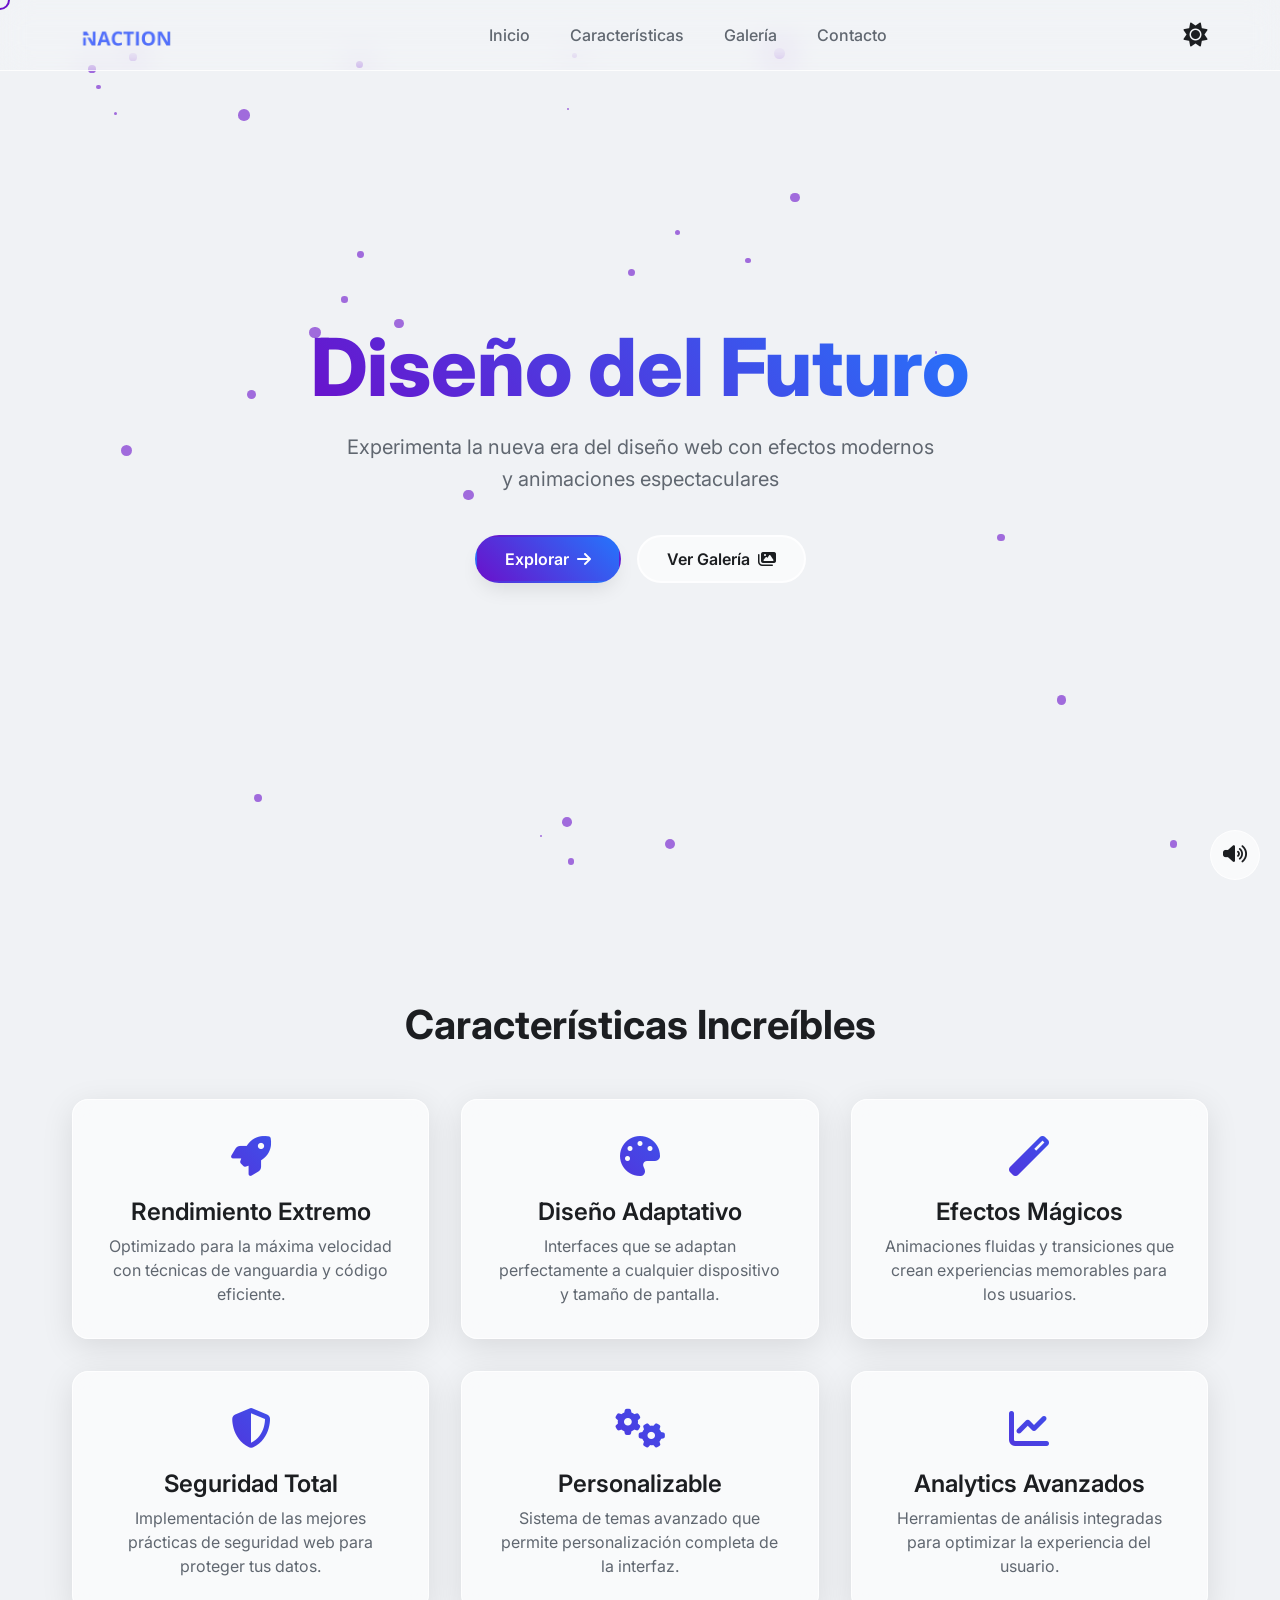
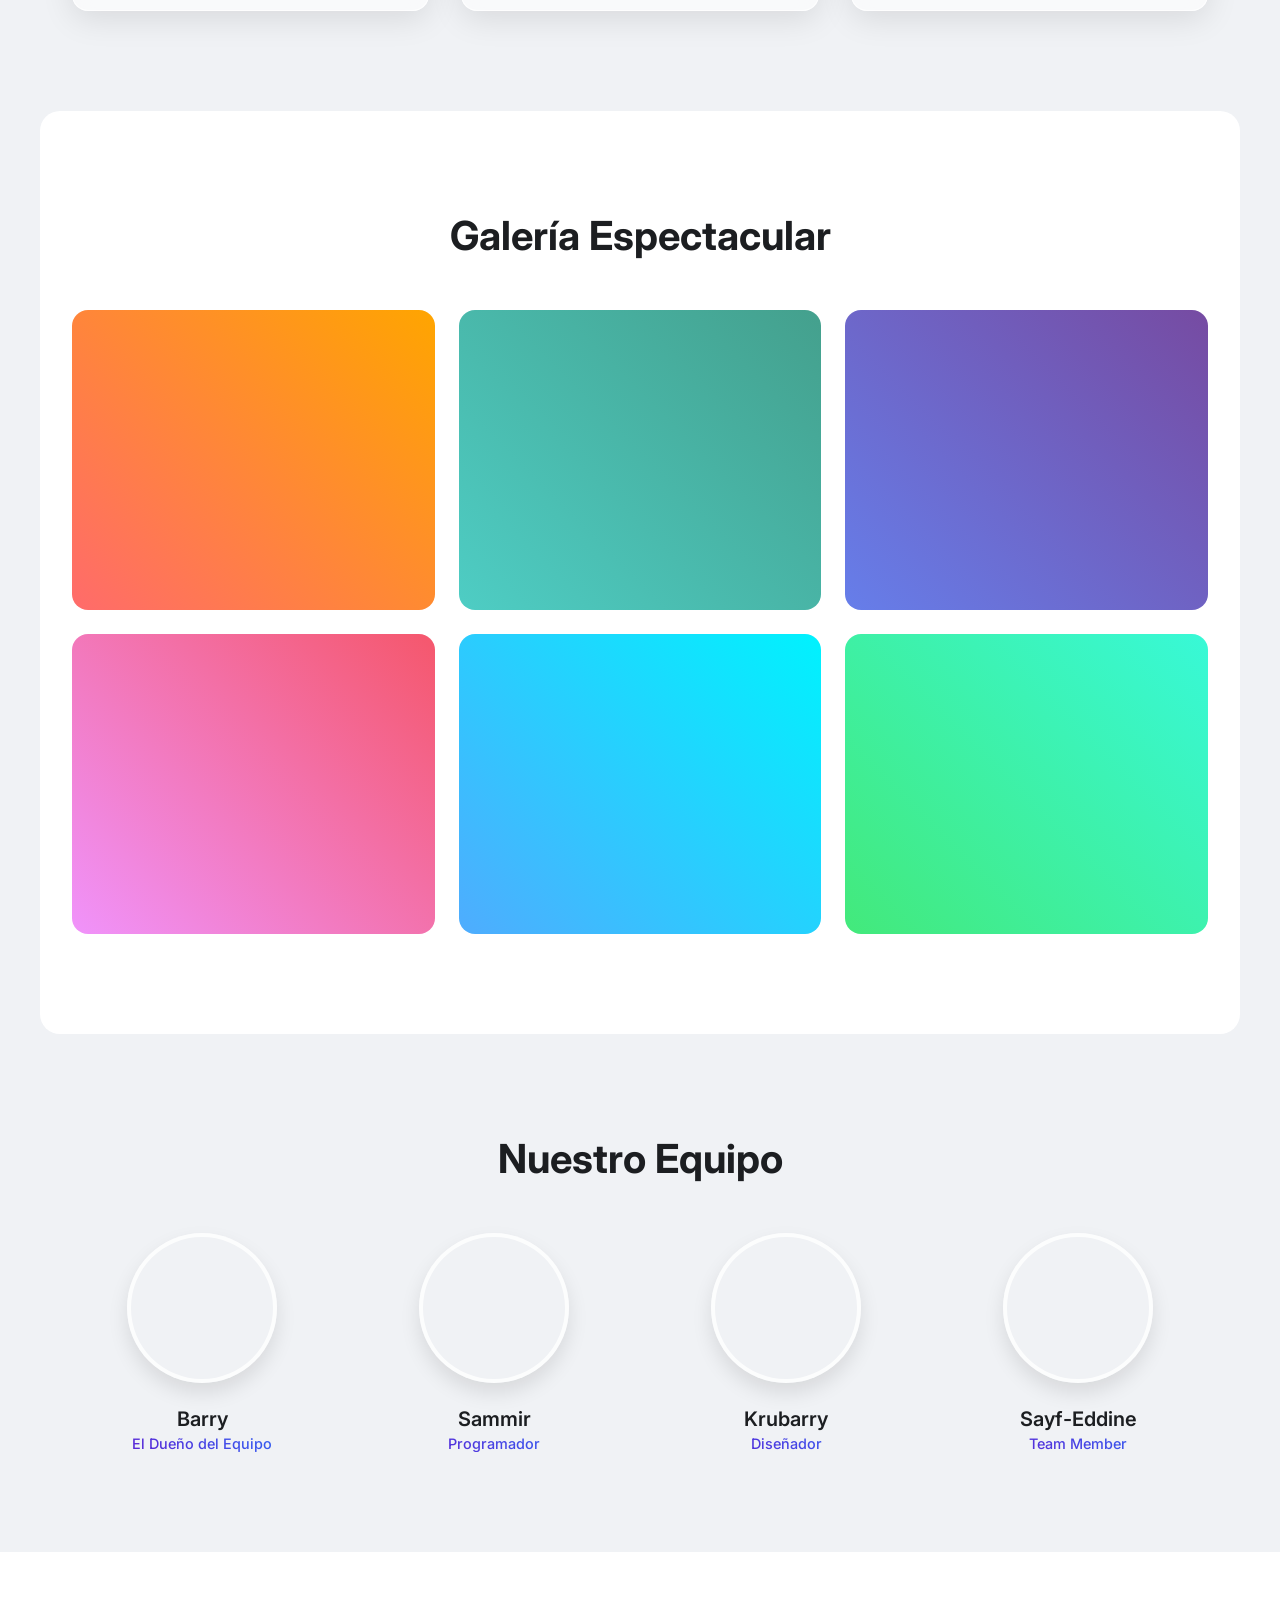
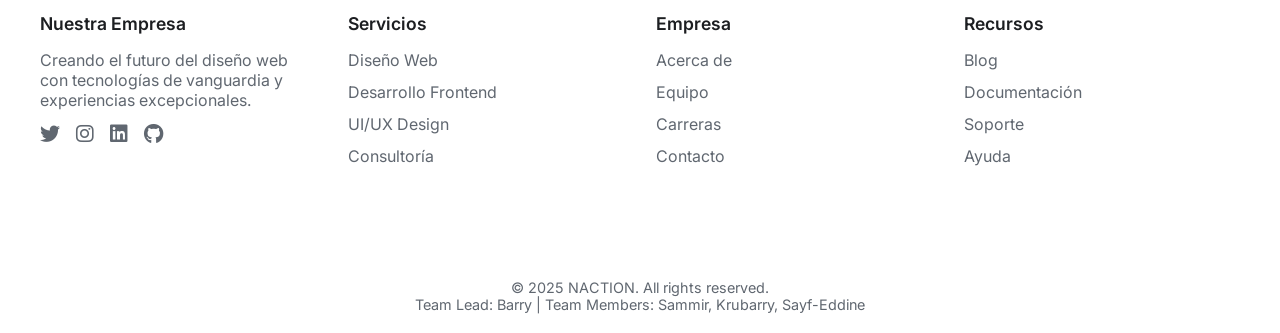
==== index.html @ 3e37ac63 "naction" ====
<!DOCTYPE html>
<html lang="es">
<head>
    <meta charset="UTF-8">
    <meta name="viewport" content="width=device-width, initial-scale=1.0">
    <title>NACTION</title>
    <link href="https://fonts.googleapis.com/css2?family=Inter:wght@300;400;500;600;700;800;900&display=swap" rel="stylesheet">
    <link rel="stylesheet" href="https://cdnjs.cloudflare.com/ajax/libs/font-awesome/6.4.0/css/all.min.css">
    <link rel="stylesheet" href="css/style.css">
</head>
<body>
    <!-- Cursor personalizado -->
    <div class="cursor" id="cursor"></div>

    <!-- Partículas de fondo -->
    <div class="particles" id="particles"></div>

    <!-- Header -->
    <header class="header" id="header">
        <nav class="nav">
            <div class="logo">
                <img src="img/logo.png" alt="Logo" class="logo-img">
            </div>
            <ul class="nav-links">
                <li><a href="#home" class="nav-link">Inicio</a></li>
                <li><a href="#features" class="nav-link">Características</a></li>
                <li><a href="#gallery" class="nav-link">Galería</a></li>
                <li><a href="#contact" class="nav-link">Contacto</a></li>
            </ul>
            <button class="theme-toggle" id="themeToggle">
                <i class="fas fa-sun"></i>
            </button>
        </nav>
    </header>

    <!-- Hero Section -->
    <section class="hero" id="home">
        <div class="hero-content">
            <h1 class="hero-title">Diseño del Futuro</h1>
            <p class="hero-subtitle">Experimenta la nueva era del diseño web con efectos modernos y animaciones espectaculares</p>
            <div class="cta-group">
                <a href="#features" class="btn btn-primary">
                    Explorar <i class="fas fa-arrow-right"></i>
                </a>
                <a href="#gallery" class="btn btn-secondary">
                    Ver Galería <i class="fas fa-images"></i>
                </a>
            </div>
        </div>
    </section>

    <!-- Features Section -->
    <section class="features scroll-reveal" id="features">
        <h2 class="section-title">Características Increíbles</h2>
        <div class="features-grid">
            <div class="feature-card scroll-reveal">
                <div class="feature-icon">
                    <i class="fas fa-rocket"></i>
                </div>
                <h3 class="feature-title">Rendimiento Extremo</h3>
                <p class="feature-description">Optimizado para la máxima velocidad con técnicas de vanguardia y código eficiente.</p>
            </div>
            <div class="feature-card scroll-reveal">
                <div class="feature-icon">
                    <i class="fas fa-palette"></i>
                </div>
                <h3 class="feature-title">Diseño Adaptativo</h3>
                <p class="feature-description">Interfaces que se adaptan perfectamente a cualquier dispositivo y tamaño de pantalla.</p>
            </div>
            <div class="feature-card scroll-reveal">
                <div class="feature-icon">
                    <i class="fas fa-magic"></i>
                </div>
                <h3 class="feature-title">Efectos Mágicos</h3>
                <p class="feature-description">Animaciones fluidas y transiciones que crean experiencias memorables para los usuarios.</p>
            </div>
            <div class="feature-card scroll-reveal">
                <div class="feature-icon">
                    <i class="fas fa-shield-alt"></i>
                </div>
                <h3 class="feature-title">Seguridad Total</h3>
                <p class="feature-description">Implementación de las mejores prácticas de seguridad web para proteger tus datos.</p>
            </div>
            <div class="feature-card scroll-reveal">
                <div class="feature-icon">
                    <i class="fas fa-cogs"></i>
                </div>
                <h3 class="feature-title">Personalizable</h3>
                <p class="feature-description">Sistema de temas avanzado que permite personalización completa de la interfaz.</p>
            </div>
            <div class="feature-card scroll-reveal">
                <div class="feature-icon">
                    <i class="fas fa-chart-line"></i>
                </div>
                <h3 class="feature-title">Analytics Avanzados</h3>
                <p class="feature-description">Herramientas de análisis integradas para optimizar la experiencia del usuario.</p>
            </div>
        </div>
    </section>

    <!-- Gallery Section -->
    <section class="gallery scroll-reveal" id="gallery">
        <div class="container">
            <h2 class="section-title">Galería Espectacular</h2>
            <div class="gallery-grid">
                <div class="gallery-item scroll-reveal">
                    <div class="gallery-image" style="background: linear-gradient(45deg, #ff6b6b, #ffa500);"></div>
                    <div class="gallery-overlay">
                        <div class="gallery-text">Proyecto Alpha</div>
                    </div>
                </div>
                <div class="gallery-item scroll-reveal">
                    <div class="gallery-image" style="background: linear-gradient(45deg, #4ecdc4, #44a08d);"></div>
                    <div class="gallery-overlay">
                        <div class="gallery-text">Diseño Beta</div>
                    </div>
                </div>
                <div class="gallery-item scroll-reveal">
                    <div class="gallery-image" style="background: linear-gradient(45deg, #667eea, #764ba2);"></div>
                    <div class="gallery-overlay">
                        <div class="gallery-text">Interface Gamma</div>
                    </div>
                </div>
                <div class="gallery-item scroll-reveal">
                    <div class="gallery-image" style="background: linear-gradient(45deg, #f093fb, #f5576c);"></div>
                    <div class="gallery-overlay">
                        <div class="gallery-text">App Delta</div>
                    </div>
                </div>
                <div class="gallery-item scroll-reveal">
                    <div class="gallery-image" style="background: linear-gradient(45deg, #4facfe, #00f2fe);"></div>
                    <div class="gallery-overlay">
                        <div class="gallery-text">Web Epsilon</div>
                    </div>
                </div>
                <div class="gallery-item scroll-reveal">
                    <div class="gallery-image" style="background: linear-gradient(45deg, #43e97b, #38f9d7);"></div>
                    <div class="gallery-overlay">
                        <div class="gallery-text">Platform Zeta</div>
                    </div>
                </div>
            </div>
        </div>
    </section>

    <!-- Team Section -->
    <section class="team scroll-reveal" id="team">
        <h2 class="section-title">Nuestro Equipo</h2>
        <div class="team-grid">
            <div class="team-member scroll-reveal">
                <div class="team-member-photo" style="background-image: url('https://avatar.iran.liara.run/public/boy?username=alex');"></div>
                <h3 class="team-member-name">Barry</h3>
                <p class="team-member-role">El Dueño del Equipo</p>
            </div>
            <div class="team-member scroll-reveal">
                <div class="team-member-photo" style="background-image: url('https://avatar.iran.liara.run/public/boy?username=sammir');"></div>
                <h3 class="team-member-name">Sammir</h3>
                <p class="team-member-role">Programador</p>
            </div>
            <div class="team-member scroll-reveal">
                <div class="team-member-photo" style="background-image: url('https://avatar.iran.liara.run/public/boy?username=chris');"></div>
                <h3 class="team-member-name">Krubarry</h3>
                <p class="team-member-role">Diseñador</p>
            </div>
            <div class="team-member scroll-reveal">
                <div class="team-member-photo" style="background-image: url('https://avatar.iran.liara.run/public/boy?username=eddie');"></div>
                <h3 class="team-member-name">Sayf-Eddine</h3>
                <p class="team-member-role">Team Member</p>
            </div>
        </div>
    </section>

    <!-- Footer -->
    <footer class="footer">
        <div class="footer-content">
            <div class="footer-section">
                <h3>Nuestra Empresa</h3>
                <p style="color: var(--text-secondary);">Creando el futuro del diseño web con tecnologías de vanguardia y experiencias excepcionales.</p>
                <div class="social-icons">
                    <a href="#" class="social-icon"><i class="fab fa-twitter"></i></a>
                    <a href="#" class="social-icon"><i class="fab fa-instagram"></i></a>
                    <a href="#" class="social-icon"><i class="fab fa-linkedin"></i></a>
                    <a href="#" class="social-icon"><i class="fab fa-github"></i></a>
                </div>
            </div>
            <div class="footer-section">
                <h3>Servicios</h3>
                <ul class="footer-links">
                    <li><a href="#">Diseño Web</a></li>
                    <li><a href="#">Desarrollo Frontend</a></li>
                    <li><a href="#">UI/UX Design</a></li>
                    <li><a href="#">Consultoría</a></li>
                </ul>
            </div>
            <div class="footer-section">
                <h3>Empresa</h3>
                <ul class="footer-links">
                    <li><a href="#features">Acerca de</a></li>
                    <li><a href="#team">Equipo</a></li>
                    <li><a href="#">Carreras</a></li>
                    <li><a href="#">Contacto</a></li>
                </ul>
            </div>
            <div class="footer-section">
                <h3>Recursos</h3>
                <ul class="footer-links">
                    <li><a href="#">Blog</a></li>
                    <li><a href="#">Documentación</a></li>
                    <li><a href="#">Soporte</a></li>
                    <li><a href="#">Ayuda</a></li>
                </ul>
            </div>
        </div>
        <div class="footer-bottom">
            <p>&copy; 2025 NACTION. All rights reserved.</p>
            <p>Team Lead: Barry | Team Members: Sammir, Krubarry, Sayf-Eddine</p>
        </div>
    </footer>

    <!-- Controles de Música -->
    <audio id="background-music" loop autoplay>
        <source src="https://api.websim.com/blobs/0199669f-6403-7221-be0e-a20209417bd2.mp3" type="audio/mpeg">
    </audio>
    <button class="music-toggle" id="musicToggle">
        <i class="fas fa-volume-up"></i>
    </button>

    <script src="js/script.js"></script>
</body>
</html>
---- css/style.css ----
:root{
    /* Light Theme */
    --bg-color: #f0f2f5;
    --bg-secondary-color: #ffffff;
    --text-primary: #1c1e21;
    --text-secondary: #606770;
    --card-bg: rgba(255, 255, 255, 0.6);
    --card-border: rgba(255, 255, 255, 0.8);
    --shadow-color: rgba(0, 0, 0, 0.1);
    --primary-color: #6a11cb;
    --secondary-color: #2575fc;
    --gradient: linear-gradient(45deg, var(--primary-color), var(--secondary-color));
    --header-height: 70px;
}

[data-theme="dark"] {
    /* Dark Theme */
    --bg-color: #121212;
    --bg-secondary-color: #1e1e1e;
    --text-primary: #e4e6eb;
    --text-secondary: #b0b3b8;
    --card-bg: rgba(30, 30, 30, 0.6);
    --card-border: rgba(255, 255, 255, 0.1);
    --shadow-color: rgba(0, 0, 0, 0.3);
    --primary-color: #8a3ffc;
    --secondary-color: #3391ff;
}

* {
    box-sizing: border-box;
    margin: 0;
    padding: 0;
}

html {
    scroll-behavior: smooth;
}

body {
    font-family: 'Inter', sans-serif;
    background-color: var(--bg-color);
    color: var(--text-primary);
    transition: background-color 0.4s ease, color 0.4s ease;
    overflow-x: hidden;
    cursor: none;
}

a, button {
    cursor: none;
}

/* --- Custom Cursor --- */
.cursor {
    width: 20px;
    height: 20px;
    border: 2px solid var(--primary-color);
    border-radius: 50%;
    position: fixed;
    pointer-events: none;
    transform: translate(-50%, -50%);
    z-index: 9999;
    transition: width 0.2s, height 0.2s, background-color 0.2s;
}

/* --- Particles Background --- */
.particles {
    position: fixed;
    top: 0;
    left: 0;
    width: 100%;
    height: 100%;
    z-index: -1;
    overflow: hidden;
}

.particle {
    position: absolute;
    background: var(--primary-color);
    border-radius: 50%;
    opacity: 0.6;
    animation: float 25s infinite ease-in-out;
}

@keyframes float {
    0%, 100% { transform: translateY(0) translateX(0); }
    50% { transform: translateY(-100vh) translateX(50vw); }
}

/* --- Header --- */
.header {
    position: fixed;
    width: 100%;
    top: 0;
    z-index: 100;
    background: rgba(255, 255, 255, 0.1);
    backdrop-filter: blur(15px);
    -webkit-backdrop-filter: blur(15px);
    border-bottom: 1px solid var(--card-border);
    transition: background-color 0.4s ease, border-color 0.4s ease;
}

.nav {
    height: var(--header-height);
    max-width: 1200px;
    margin: 0 auto;
    padding: 0 2rem;
    display: flex;
    align-items: center;
    justify-content: space-between;
}

.logo-img {
    width: 120px;
    height: auto;
    transition: transform 0.3s ease;
}

.logo-img:hover {
    transform: scale(1.05);
}

.nav-links {
    display: flex;
    list-style: none;
    gap: 2.5rem;
}

.nav-link {
    text-decoration: none;
    color: var(--text-secondary);
    font-weight: 500;
    font-size: 1rem;
    position: relative;
    transition: color 0.3s ease;
}

.nav-link::after {
    content: '';
    position: absolute;
    width: 0;
    height: 2px;
    bottom: -5px;
    left: 50%;
    transform: translateX(-50%);
    background: var(--gradient);
    transition: width 0.3s ease;
}

.nav-link:hover {
    color: var(--text-primary);
}

.nav-link:hover::after {
    width: 100%;
}

.theme-toggle {
    background: none;
    border: none;
    color: var(--text-primary);
    font-size: 1.5rem;
    transition: transform 0.3s ease, color 0.4s ease;
}

.theme-toggle:hover {
    transform: scale(1.2) rotate(15deg);
    color: var(--primary-color);
}

/* --- Hero Section --- */
.hero {
    min-height: 100vh;
    display: flex;
    align-items: center;
    justify-content: center;
    text-align: center;
    padding: 0 2rem;
    position: relative;
    overflow: hidden;
}

.hero-content {
    max-width: 800px;
    position: relative;
    z-index: 1;
}

.hero-title {
    font-size: clamp(2.5rem, 8vw, 5rem);
    font-weight: 800;
    background: var(--gradient);
    -webkit-background-clip: text;
    -webkit-text-fill-color: transparent;
    margin-bottom: 1rem;
    animation: slide-in-top 1s cubic-bezier(0.25, 0.46, 0.45, 0.94) both;
}

.hero-subtitle {
    font-size: clamp(1rem, 3vw, 1.25rem);
    color: var(--text-secondary);
    max-width: 600px;
    margin: 0 auto 2.5rem;
    line-height: 1.6;
    animation: slide-in-top 1.2s cubic-bezier(0.25, 0.46, 0.45, 0.94) both;
}

.cta-group {
    display: flex;
    justify-content: center;
    gap: 1rem;
    animation: slide-in-top 1.4s cubic-bezier(0.25, 0.46, 0.45, 0.94) both;
}

.btn {
    padding: 12px 28px;
    border-radius: 50px;
    text-decoration: none;
    font-weight: 600;
    font-size: 1rem;
    transition: all 0.3s ease;
    display: inline-flex;
    align-items: center;
    gap: 8px;
    border: 2px solid transparent;
}

.btn-primary {
    background: var(--gradient);
    color: white;
    box-shadow: 0 10px 20px -5px var(--shadow-color);
}

.btn-primary:hover {
    transform: translateY(-3px);
    box-shadow: 0 15px 25px -8px var(--shadow-color);
}

.btn-secondary {
    background: var(--card-bg);
    color: var(--text-primary);
    border: 2px solid var(--card-border);
}

.btn-secondary:hover {
    background: var(--bg-secondary-color);
    border-color: var(--primary-color);
    color: var(--primary-color);
}

/* --- General Section Styling --- */
section {
    padding: 100px 2rem;
    max-width: 1200px;
    margin: 0 auto;
}

.section-title {
    text-align: center;
    font-size: 2.5rem;
    font-weight: 700;
    margin-bottom: 50px;
    color: var(--text-primary);
}

/* --- Features Section --- */
.features-grid {
    display: grid;
    grid-template-columns: repeat(auto-fit, minmax(300px, 1fr));
    gap: 2rem;
}

.feature-card {
    background: var(--card-bg);
    border: 1px solid var(--card-border);
    border-radius: 16px;
    padding: 2rem;
    text-align: center;
    box-shadow: 0 8px 32px 0 var(--shadow-color);
    backdrop-filter: blur(10px);
    -webkit-backdrop-filter: blur(10px);
    transition: transform 0.3s ease, box-shadow 0.3s ease;
}

.feature-card:hover {
    transform: translateY(-10px);
    box-shadow: 0 16px 40px 0 var(--shadow-color);
}

.feature-icon {
    font-size: 2.5rem;
    margin-bottom: 1rem;
    background: var(--gradient);
    -webkit-background-clip: text;
    -webkit-text-fill-color: transparent;
}

.feature-title {
    font-size: 1.5rem;
    font-weight: 600;
    margin-bottom: 0.5rem;
    color: var(--text-primary);
}

.feature-description {
    font-size: 1rem;
    color: var(--text-secondary);
    line-height: 1.5;
}

/* --- Gallery Section --- */
.gallery {
    background-color: var(--bg-secondary-color);
    border-radius: 20px;
}

.gallery-grid {
    display: grid;
    grid-template-columns: repeat(auto-fit, minmax(300px, 1fr));
    gap: 1.5rem;
}

.gallery-item {
    position: relative;
    overflow: hidden;
    border-radius: 16px;
    height: 300px;
    transition: transform 0.4s ease;
}

.gallery-item:hover {
    transform: scale(1.05);
}

.gallery-image {
    width: 100%;
    height: 100%;
    background-size: cover;
    background-position: center;
}

.gallery-overlay {
    position: absolute;
    top: 0;
    left: 0;
    width: 100%;
    height: 100%;
    background: linear-gradient(to top, rgba(0, 0, 0, 0.8), transparent);
    display: flex;
    align-items: flex-end;
    padding: 1.5rem;
    opacity: 0;
    transition: opacity 0.4s ease;
}

.gallery-item:hover .gallery-overlay {
    opacity: 1;
}

.gallery-text {
    color: white;
    font-size: 1.25rem;
    font-weight: 600;
    transform: translateY(20px);
    transition: transform 0.4s ease;
}

.gallery-item:hover .gallery-text {
    transform: translateY(0);
}

/* --- Team Section --- */
.team-grid {
    display: grid;
    grid-template-columns: repeat(auto-fit, minmax(250px, 1fr));
    gap: 2rem;
}

.team-member {
    text-align: center;
    transition: transform 0.3s ease;
}

.team-member:hover {
    transform: translateY(-10px);
}

.team-member-photo {
    width: 150px;
    height: 150px;
    border-radius: 50%;
    background-size: cover;
    background-position: center;
    margin: 0 auto 1.5rem;
    border: 4px solid var(--card-border);
    box-shadow: 0 10px 20px var(--shadow-color);
    transition: border-color 0.3s ease;
}

.team-member:hover .team-member-photo {
    border-color: var(--primary-color);
}

.team-member-name {
    font-size: 1.25rem;
    font-weight: 600;
    color: var(--text-primary);
    margin-bottom: 0.25rem;
}

.team-member-role {
    font-size: 0.9rem;
    color: var(--text-secondary);
    background: var(--gradient);
    -webkit-background-clip: text;
    -webkit-text-fill-color: transparent;
    font-weight: 500;
}


/* --- Footer --- */
.footer {
    background-color: var(--bg-secondary-color);
    padding: 60px 2rem 20px;
    border-top: 1px solid var(--card-border);
}

.footer-content {
    max-width: 1200px;
    margin: 0 auto;
    display: grid;
    grid-template-columns: repeat(auto-fit, minmax(220px, 1fr));
    gap: 2rem;
    padding-bottom: 40px;
}

.footer-section h3 {
    font-size: 1.1rem;
    font-weight: 600;
    margin-bottom: 1rem;
    color: var(--text-primary);
}

.footer-section p, .footer-links li {
    margin-bottom: 0.75rem;
}

.footer-links {
    list-style: none;
}

.footer-links a {
    text-decoration: none;
    color: var(--text-secondary);
    transition: color 0.3s ease;
}

.footer-links a:hover {
    color: var(--primary-color);
}

.social-icons {
    display: flex;
    gap: 1rem;
}

.social-icon {
    font-size: 1.25rem;
    color: var(--text-secondary);
    transition: color 0.3s ease, transform 0.3s ease;
}

.social-icon:hover {
    color: var(--primary-color);
    transform: scale(1.2);
}

.footer-bottom {
    text-align: center;
    padding-top: 20px;
    margin-top: 40px;
    border-top: 1px solid var(--card-border);
    color: var(--text-secondary);
    font-size: 0.9rem;
}
/* --- Scroll Reveal Animation --- */
.scroll-reveal {
    opacity: 0;
    transform: translateY(50px);
    transition: opacity 0.8s cubic-bezier(0.5, 0, 0, 1), transform 0.8s cubic-bezier(0.5, 0, 0, 1);
}

.scroll-reveal.visible {
    opacity: 1;
    transform: translateY(0);
}

/* Staggered animations for cards */
.features-grid .scroll-reveal:nth-child(1) { transition-delay: 0.1s; }
.features-grid .scroll-reveal:nth-child(2) { transition-delay: 0.2s; }
.features-grid .scroll-reveal:nth-child(3) { transition-delay: 0.3s; }
.features-grid .scroll-reveal:nth-child(4) { transition-delay: 0.1s; }
.features-grid .scroll-reveal:nth-child(5) { transition-delay: 0.2s; }
.features-grid .scroll-reveal:nth-child(6) { transition-delay: 0.3s; }

.gallery-grid .scroll-reveal:nth-child(1) { transition-delay: 0.1s; }
.gallery-grid .scroll-reveal:nth-child(2) { transition-delay: 0.2s; }
.gallery-grid .scroll-reveal:nth-child(3) { transition-delay: 0.3s; }
.gallery-grid .scroll-reveal:nth-child(4) { transition-delay: 0.1s; }
.gallery-grid .scroll-reveal:nth-child(5) { transition-delay: 0.2s; }
.gallery-grid .scroll-reveal:nth-child(6) { transition-delay: 0.3s; }

.team-grid .scroll-reveal:nth-child(1) { transition-delay: 0.1s; }
.team-grid .scroll-reveal:nth-child(2) { transition-delay: 0.2s; }
.team-grid .scroll-reveal:nth-child(3) { transition-delay: 0.3s; }
.team-grid .scroll-reveal:nth-child(4) { transition-delay: 0.4s; }


/* --- Keyframe Animations --- */
@keyframes slide-in-top {
    0% {
        transform: translateY(-50px);
        opacity: 0;
    }
    100% {
        transform: translateY(0);
        opacity: 1;
    }
}

/* --- Responsive Design --- */
@media (max-width: 768px) {
    .nav-links {
        display: none; /* Simple hide for mobile, can be replaced with a burger menu */
    }
    .hero-title {
        font-size: 2.5rem;
    }
    .hero-subtitle {
        font-size: 1rem;
    }
    .cta-group {
        flex-direction: column;
    }
    .btn {
        padding: 10px 20px;
        font-size: 0.9rem;
    }
    .footer-content {
        grid-template-columns: 1fr;
        text-align: center;
    }
    .social-icons {
        justify-content: center;
    }
    .footer-bottom p {
        margin-bottom: 10px;
    }
}

/* --- Music Toggle Button --- */
.music-toggle {
    position: fixed;
    bottom: 20px;
    right: 20px;
    width: 50px;
    height: 50px;
    background: var(--card-bg);
    border: 1px solid var(--card-border);
    border-radius: 50%;
    color: var(--text-primary);
    font-size: 1.2rem;
    display: flex;
    justify-content: center;
    align-items: center;
    z-index: 1000;
    backdrop-filter: blur(10px);
    -webkit-backdrop-filter: blur(10px);
    transition: all 0.3s ease;
}
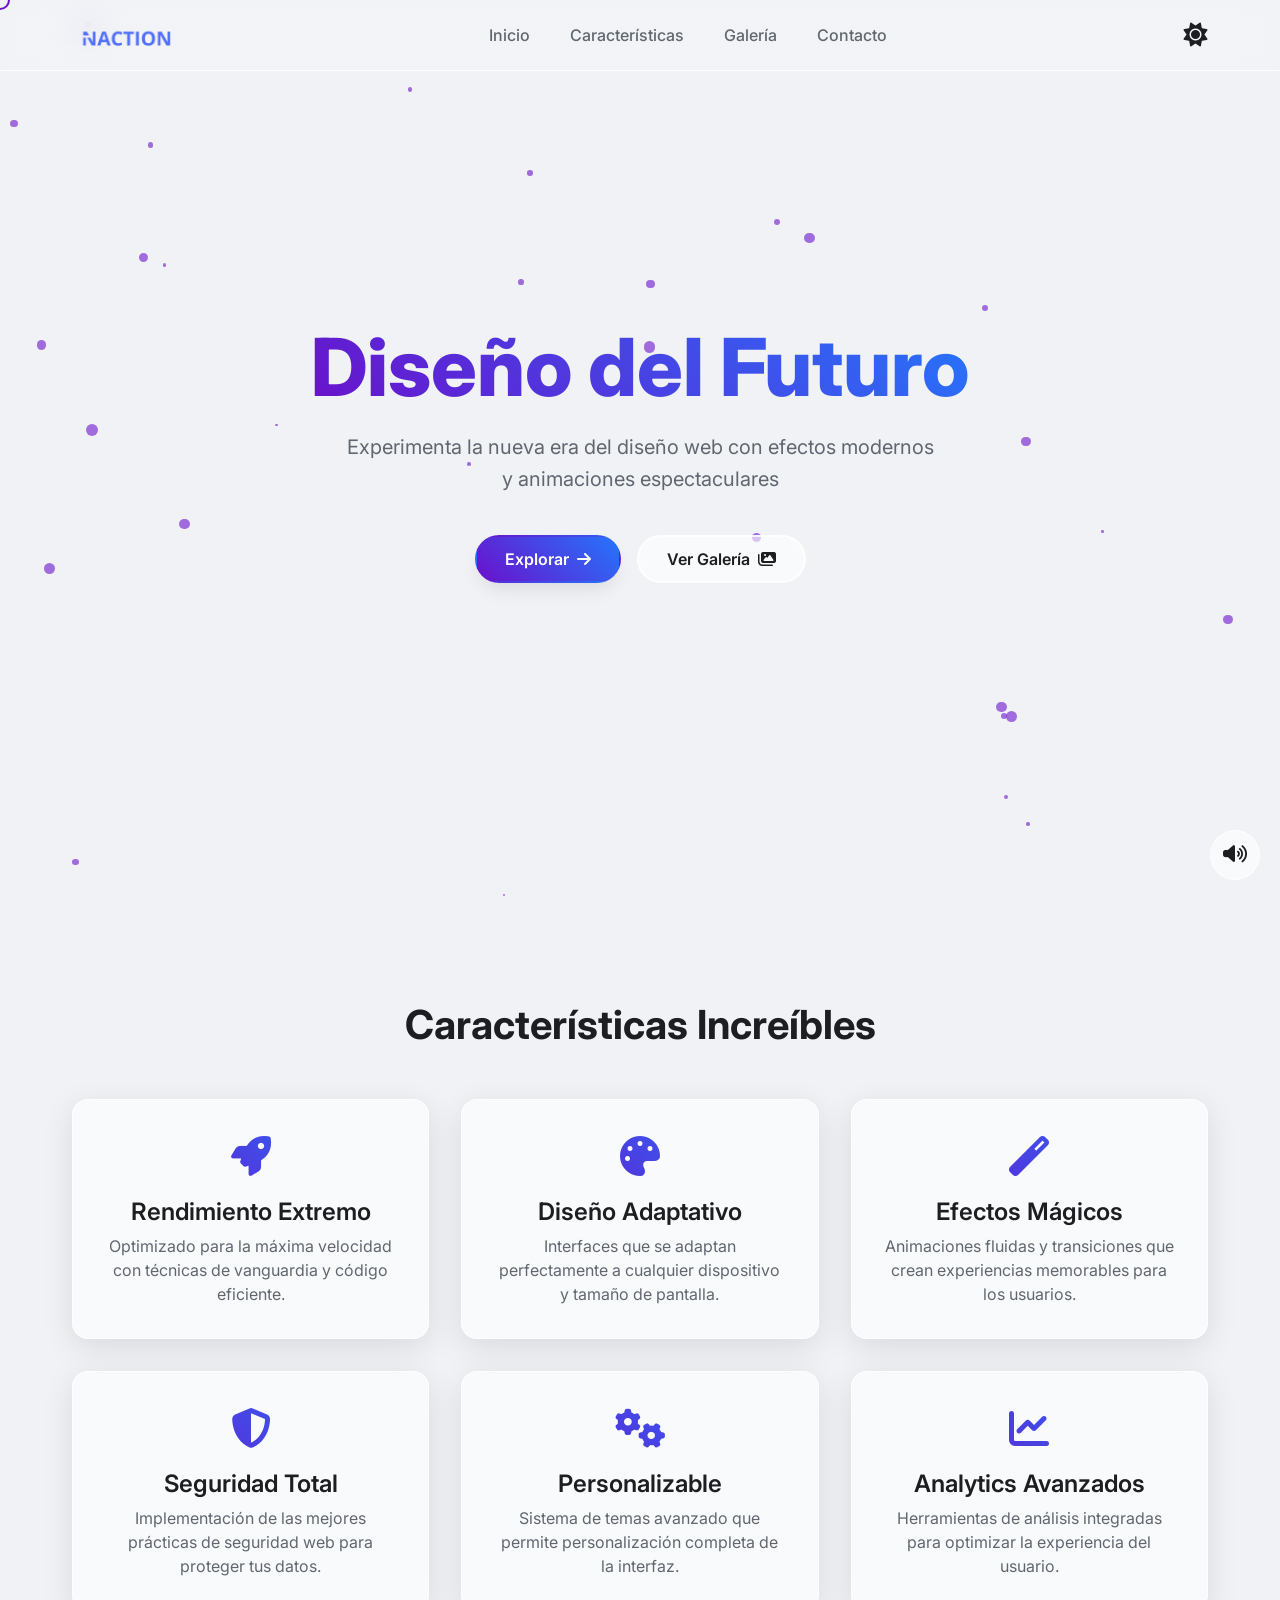
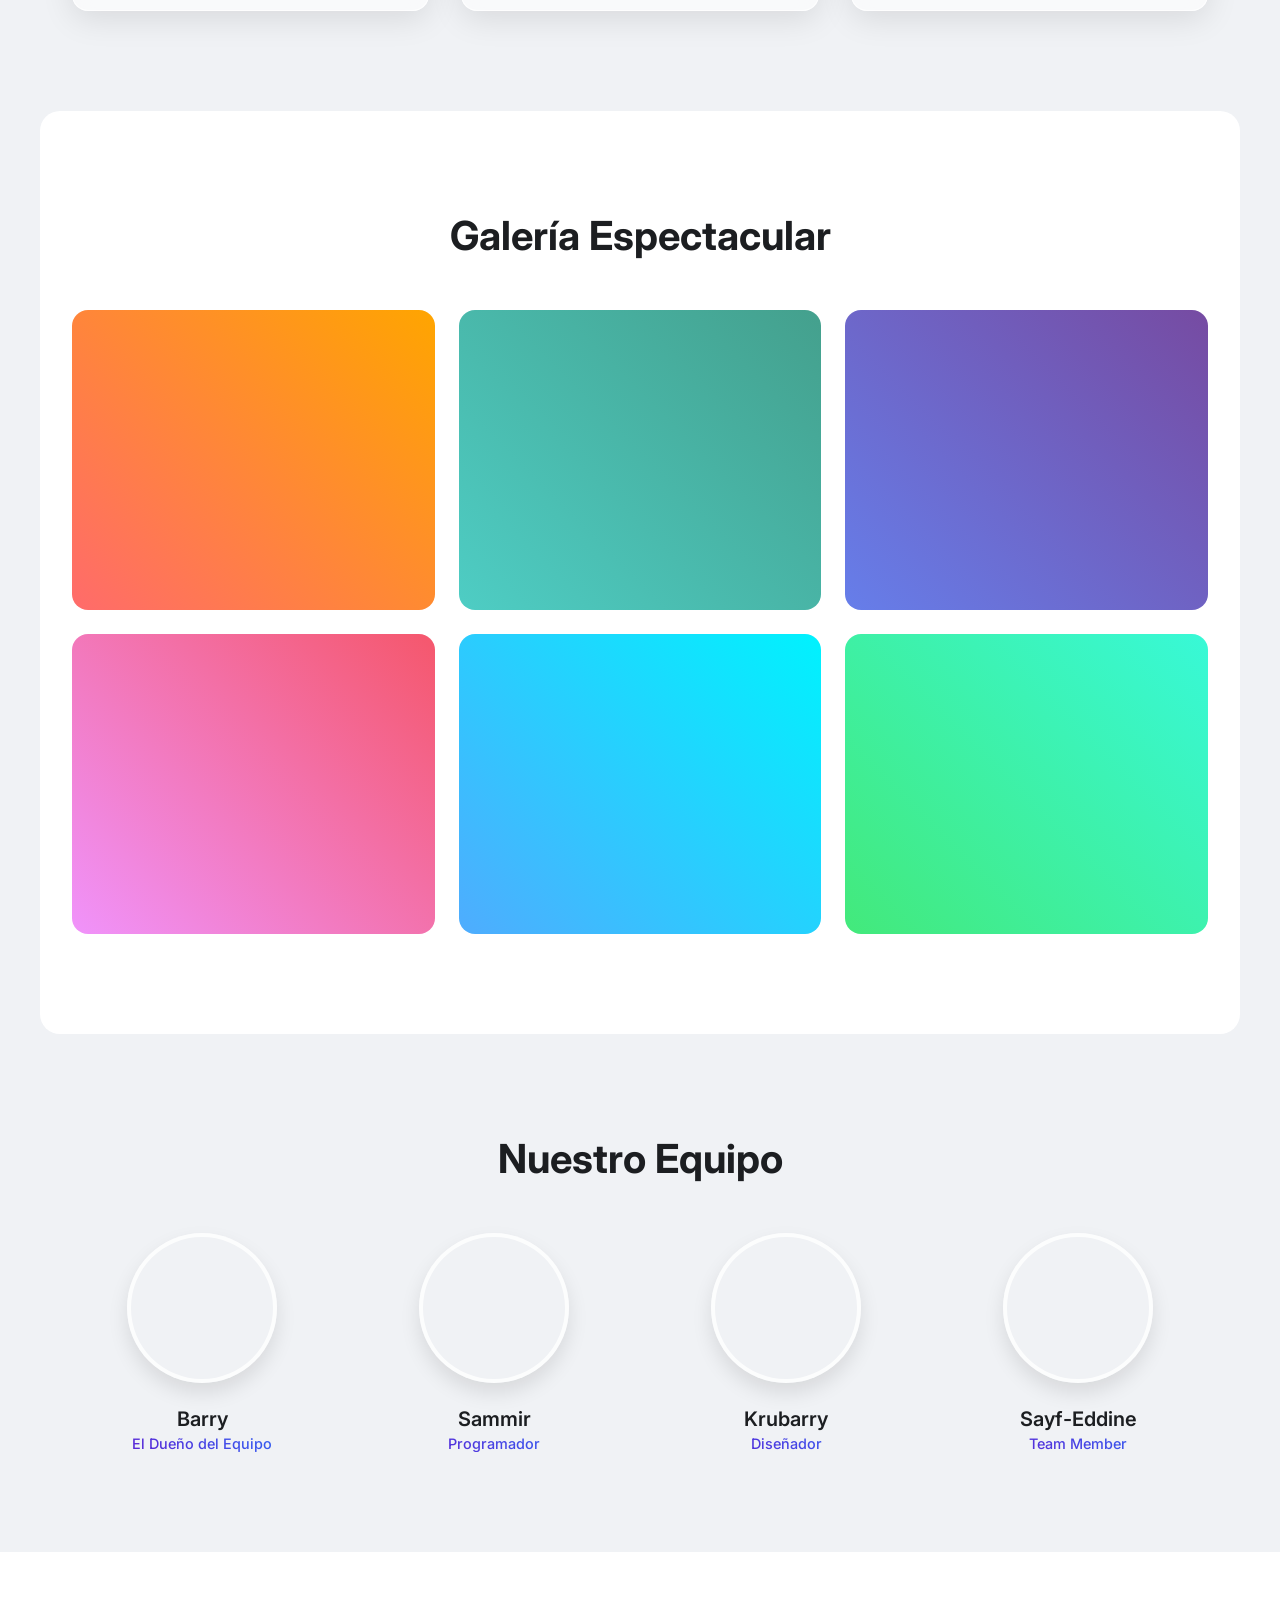
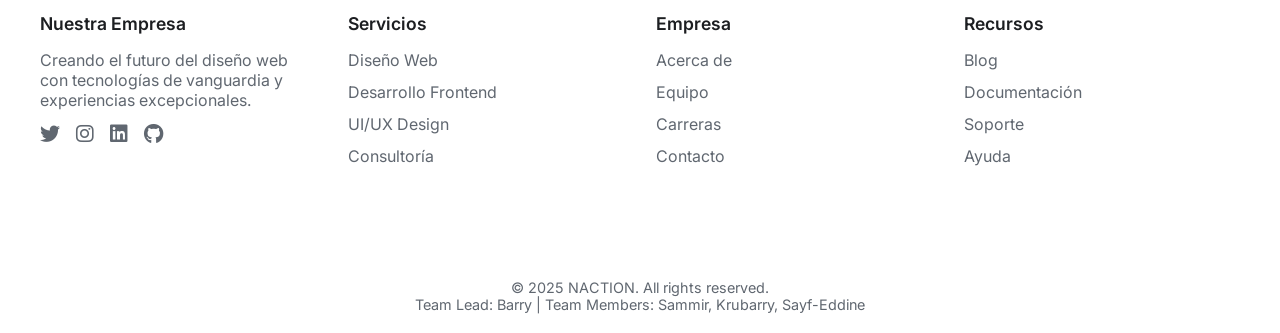
==== commit a0f706e0: "Update index.html" ====
--- a/index.html
+++ b/index.html
@@ -4,6 +4,7 @@
     <meta charset="UTF-8">
     <meta name="viewport" content="width=device-width, initial-scale=1.0">
     <title>NACTION</title>
+    <link rel="icon" type="image/png" href="Naction/favicon.png">
     <link href="https://fonts.googleapis.com/css2?family=Inter:wght@300;400;500;600;700;800;900&display=swap" rel="stylesheet">
     <link rel="stylesheet" href="https://cdnjs.cloudflare.com/ajax/libs/font-awesome/6.4.0/css/all.min.css">
     <link rel="stylesheet" href="css/style.css">
@@ -228,3 +229,4 @@
     <script src="js/script.js"></script>
 </body>
 </html>
+
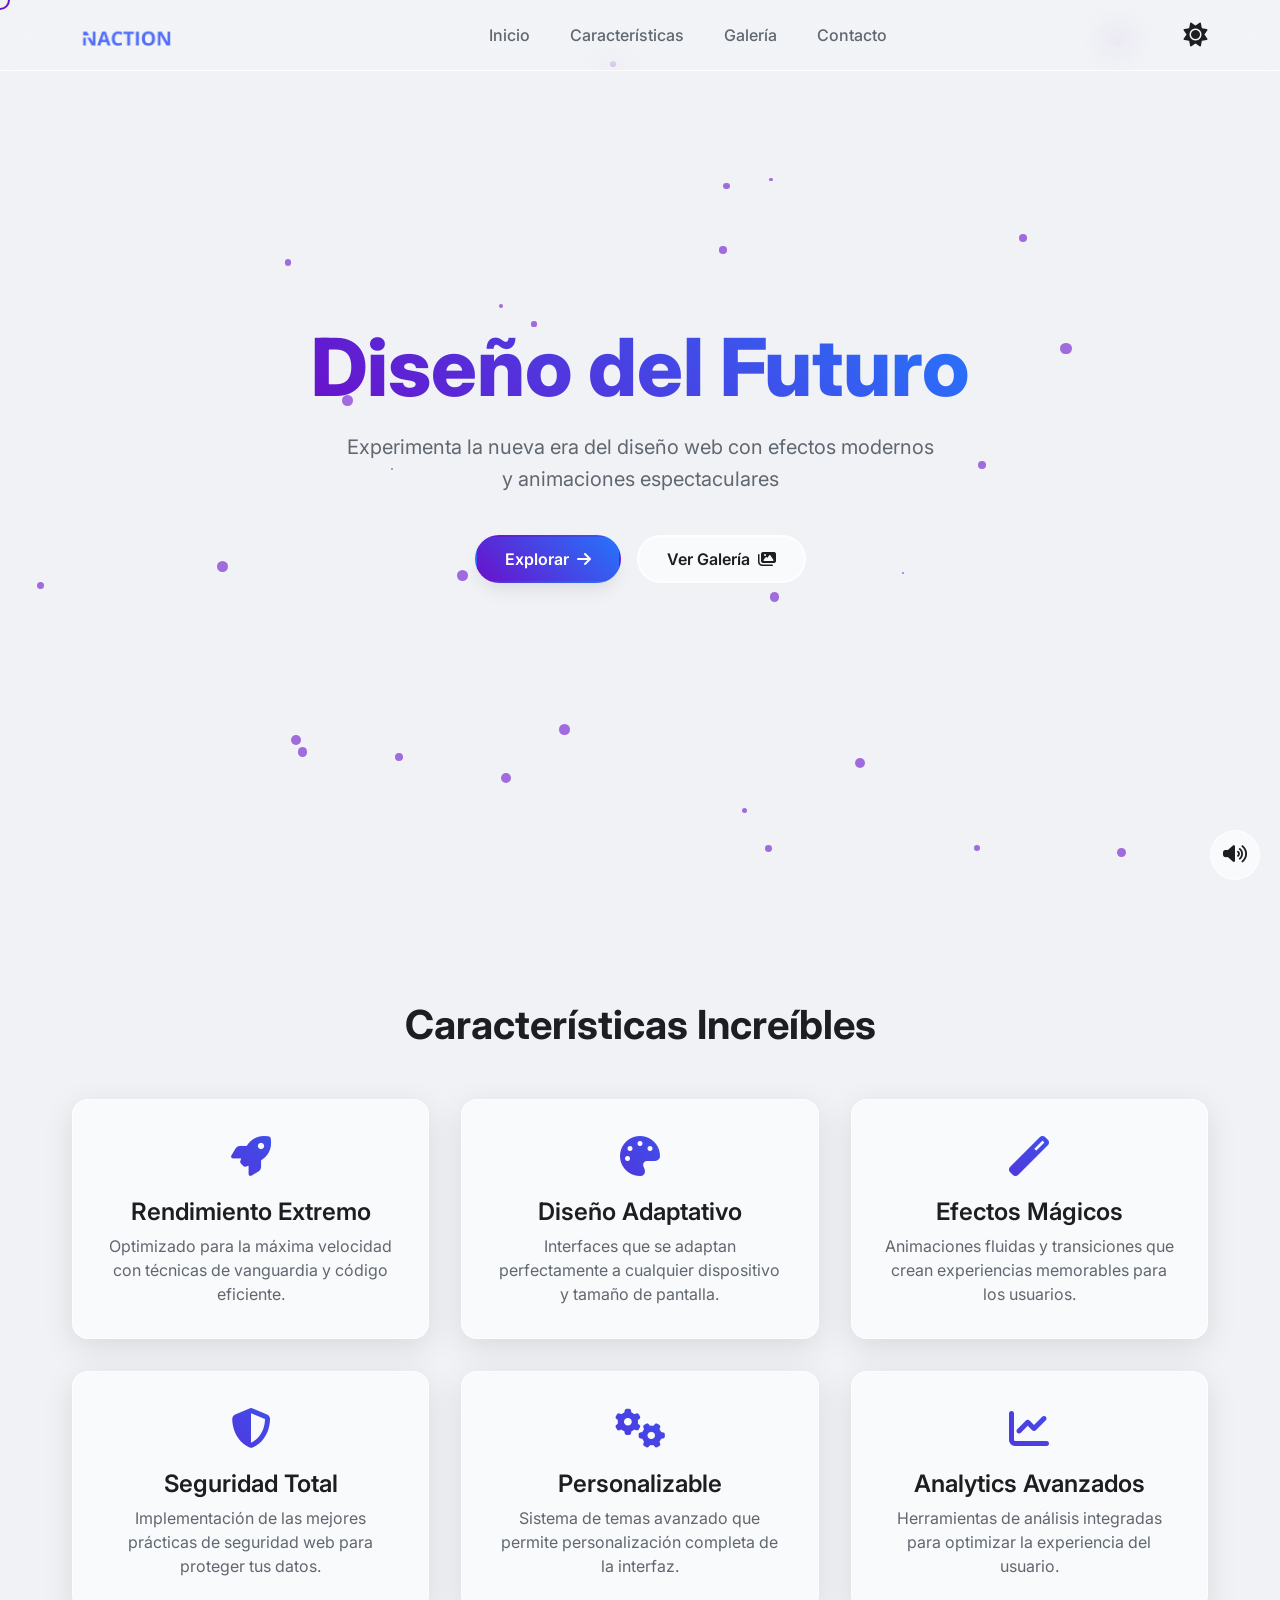
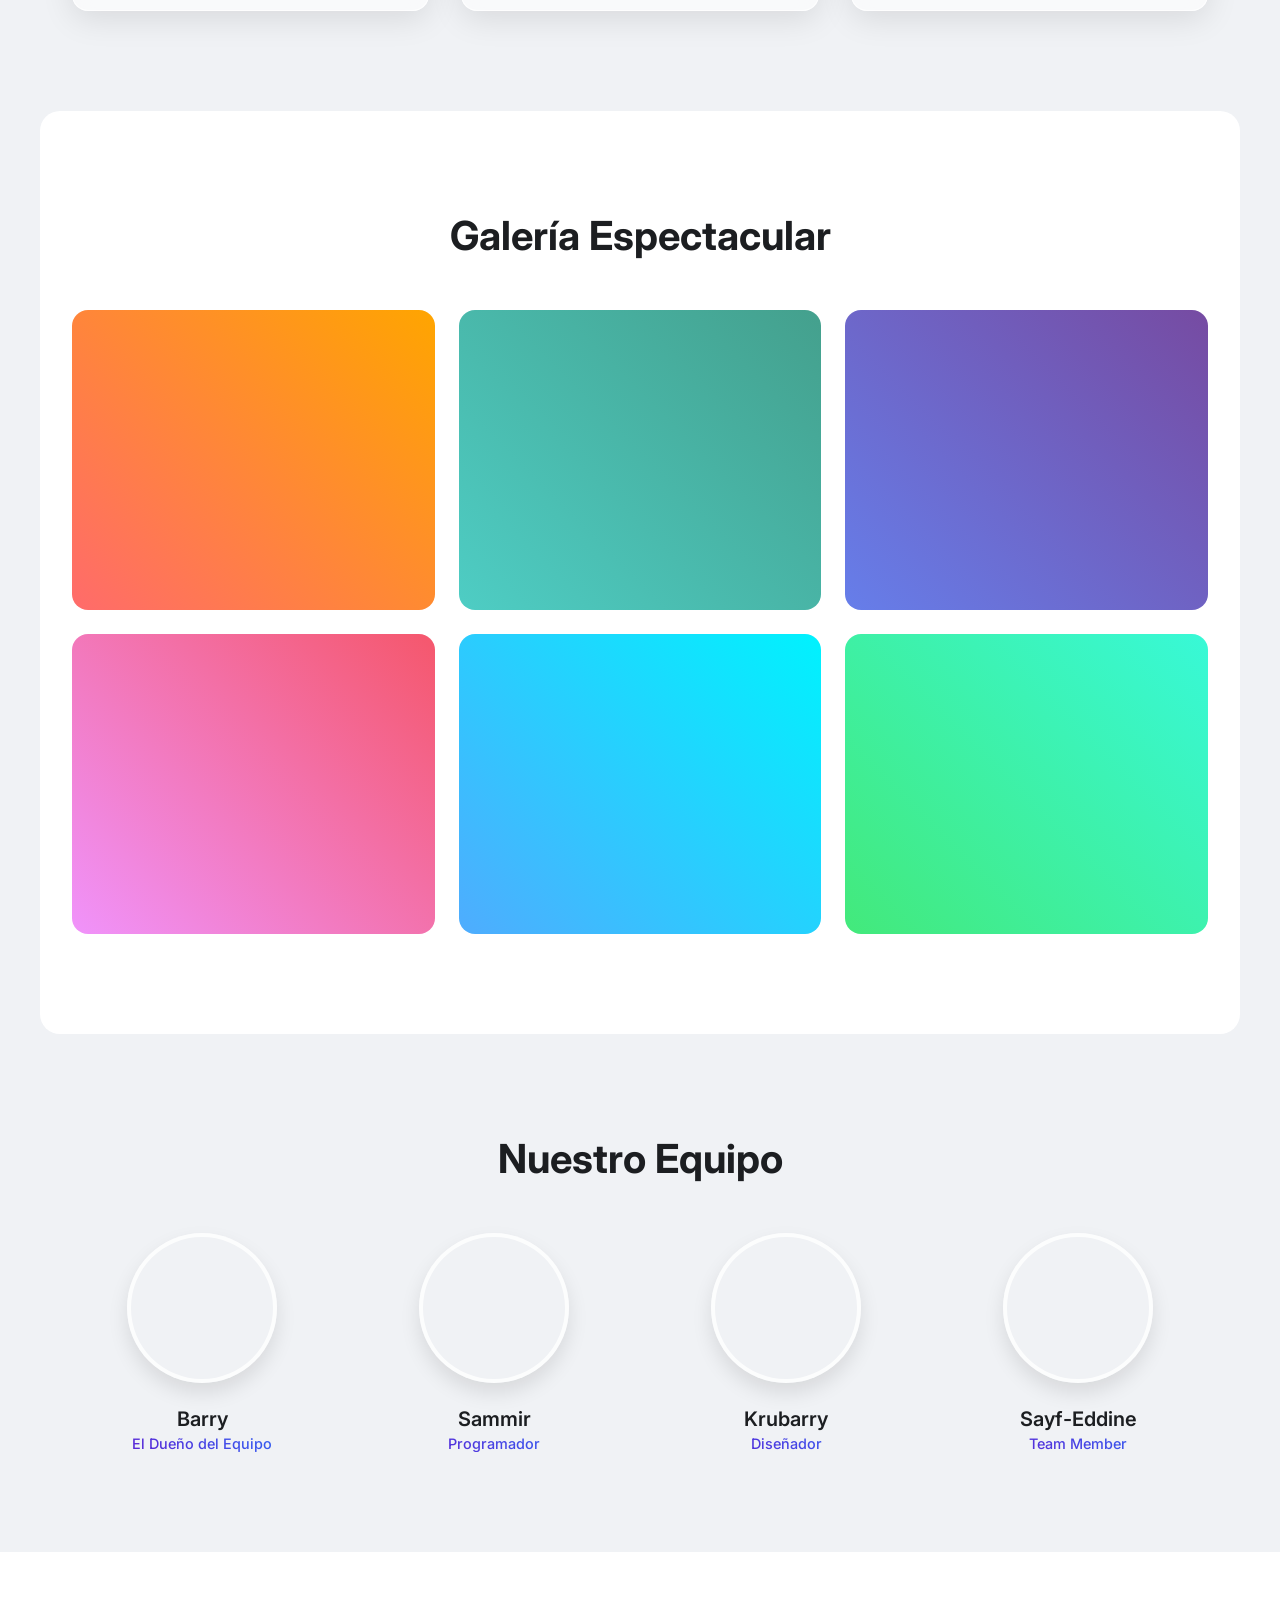
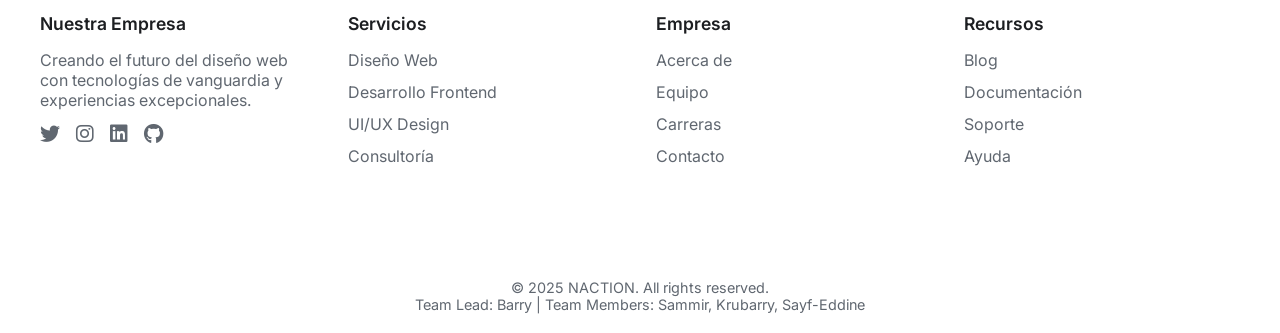
==== commit 6cbe978a: "Update index.html" ====
--- a/index.html
+++ b/index.html
@@ -4,7 +4,7 @@
     <meta charset="UTF-8">
     <meta name="viewport" content="width=device-width, initial-scale=1.0">
     <title>NACTION</title>
-    <link rel="icon" type="image/png" href="Naction/favicon.png">
+    <link rel="icon" type="image/png" href="Naction/favicon.ico">
     <link href="https://fonts.googleapis.com/css2?family=Inter:wght@300;400;500;600;700;800;900&display=swap" rel="stylesheet">
     <link rel="stylesheet" href="https://cdnjs.cloudflare.com/ajax/libs/font-awesome/6.4.0/css/all.min.css">
     <link rel="stylesheet" href="css/style.css">
@@ -230,3 +230,4 @@
 </body>
 </html>
 
+
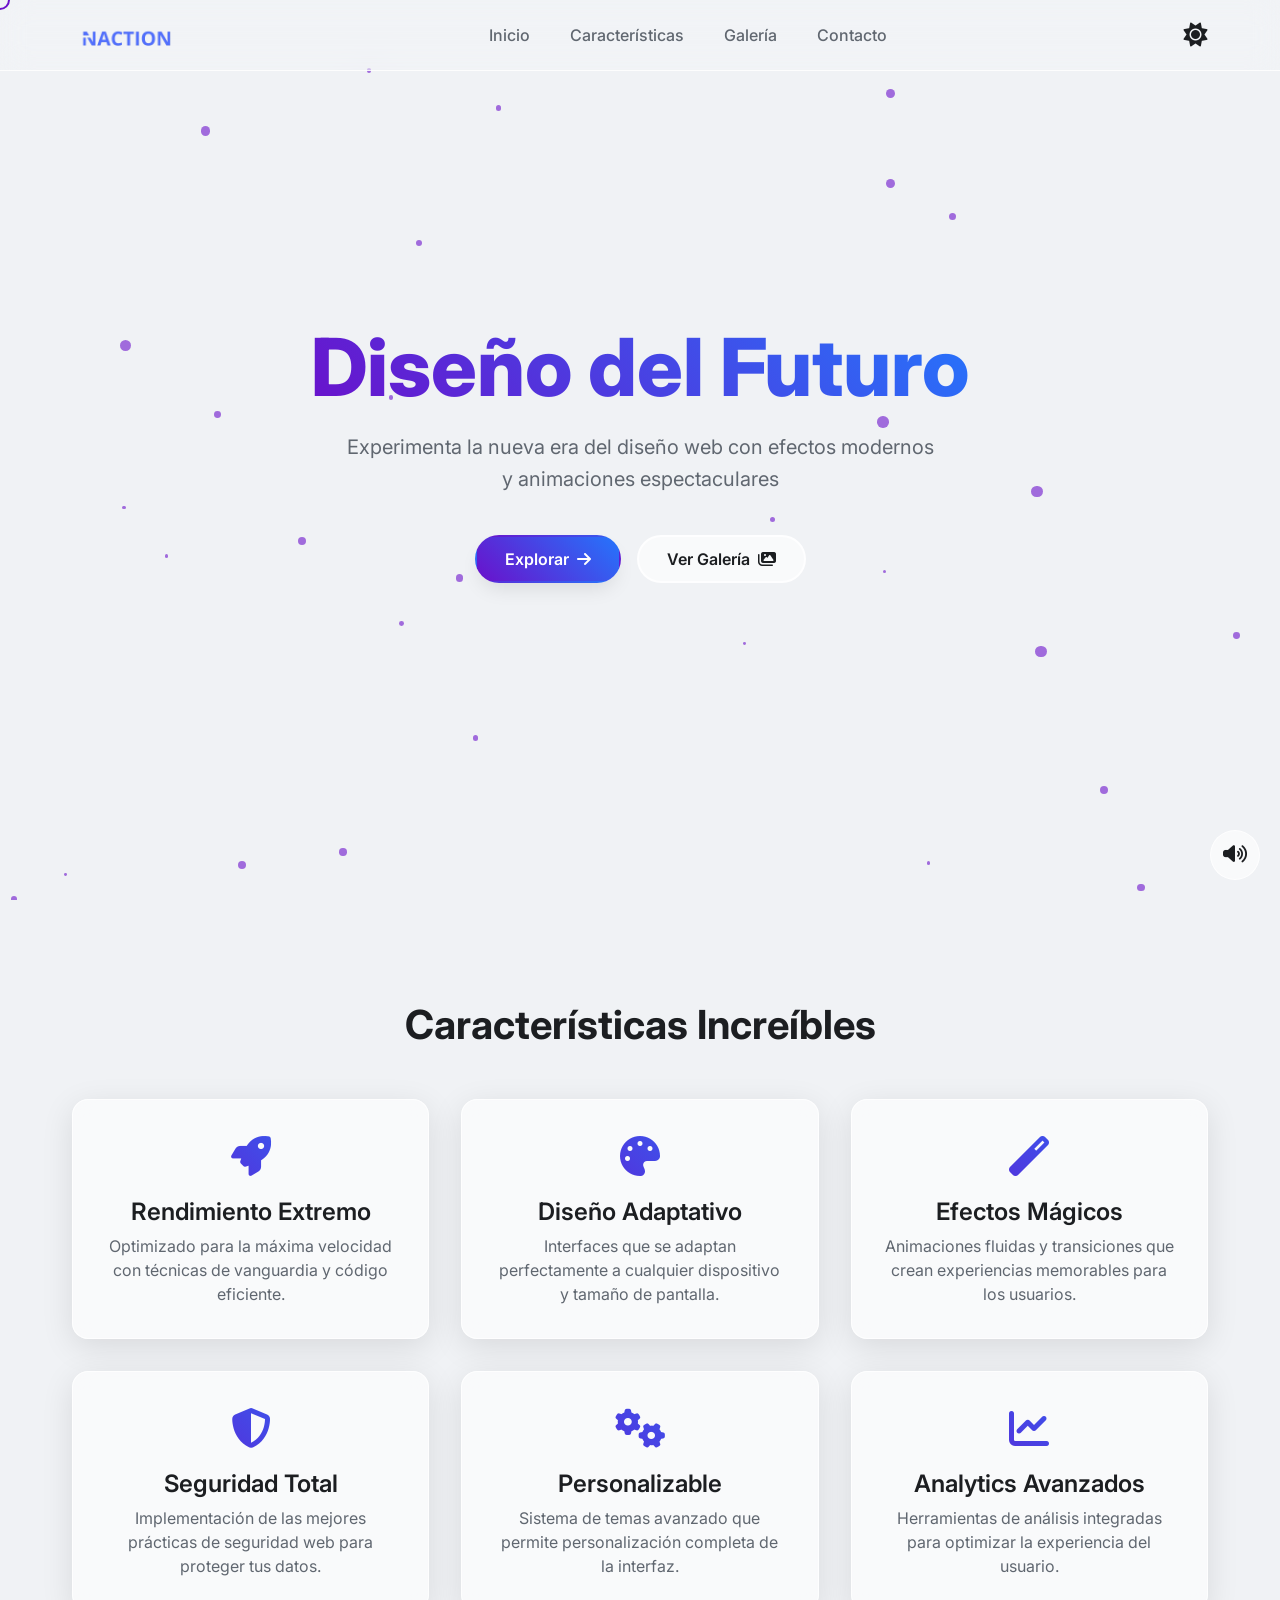
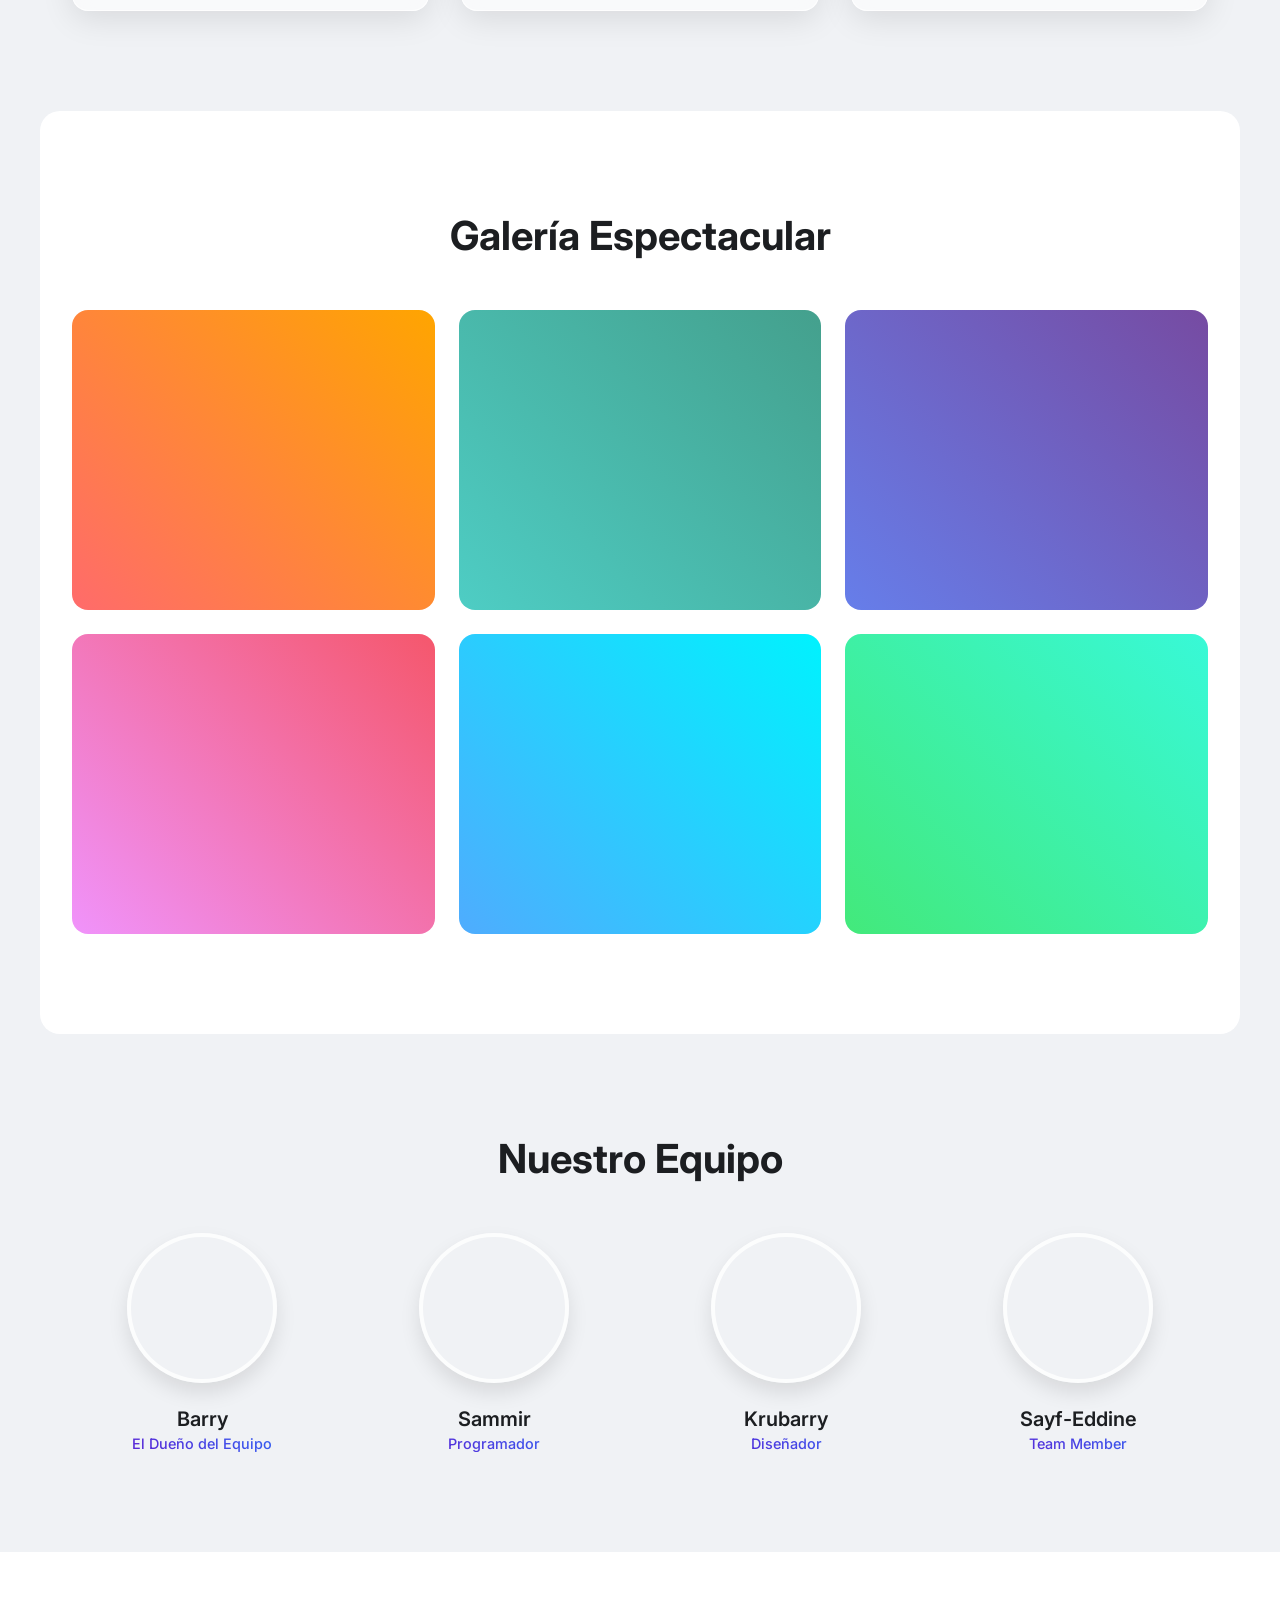
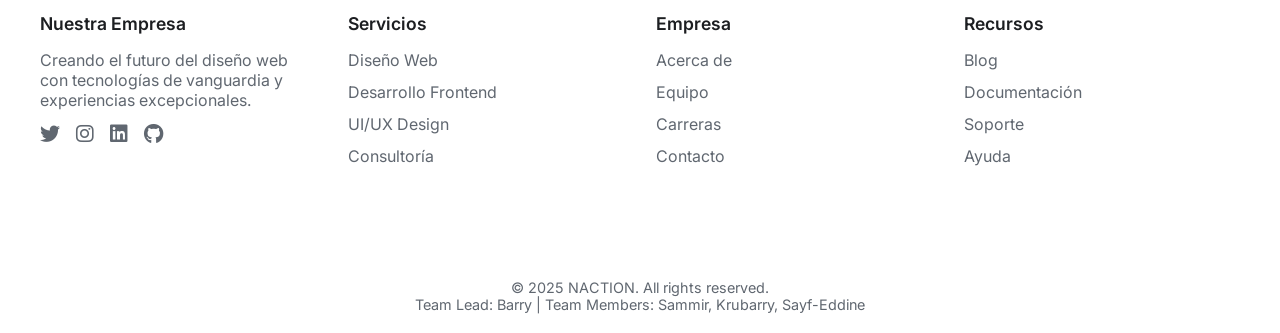
==== commit 94f9d2ac: "Update index.html" ====
--- a/index.html
+++ b/index.html
@@ -4,7 +4,7 @@
     <meta charset="UTF-8">
     <meta name="viewport" content="width=device-width, initial-scale=1.0">
     <title>NACTION</title>
-    <link rel="icon" type="image/png" href="Naction/favicon.ico">
+    <link rel="icon" type="image/png" href="./favicon.ico">
     <link href="https://fonts.googleapis.com/css2?family=Inter:wght@300;400;500;600;700;800;900&display=swap" rel="stylesheet">
     <link rel="stylesheet" href="https://cdnjs.cloudflare.com/ajax/libs/font-awesome/6.4.0/css/all.min.css">
     <link rel="stylesheet" href="css/style.css">
@@ -231,3 +231,4 @@
 </html>
 
 
+
